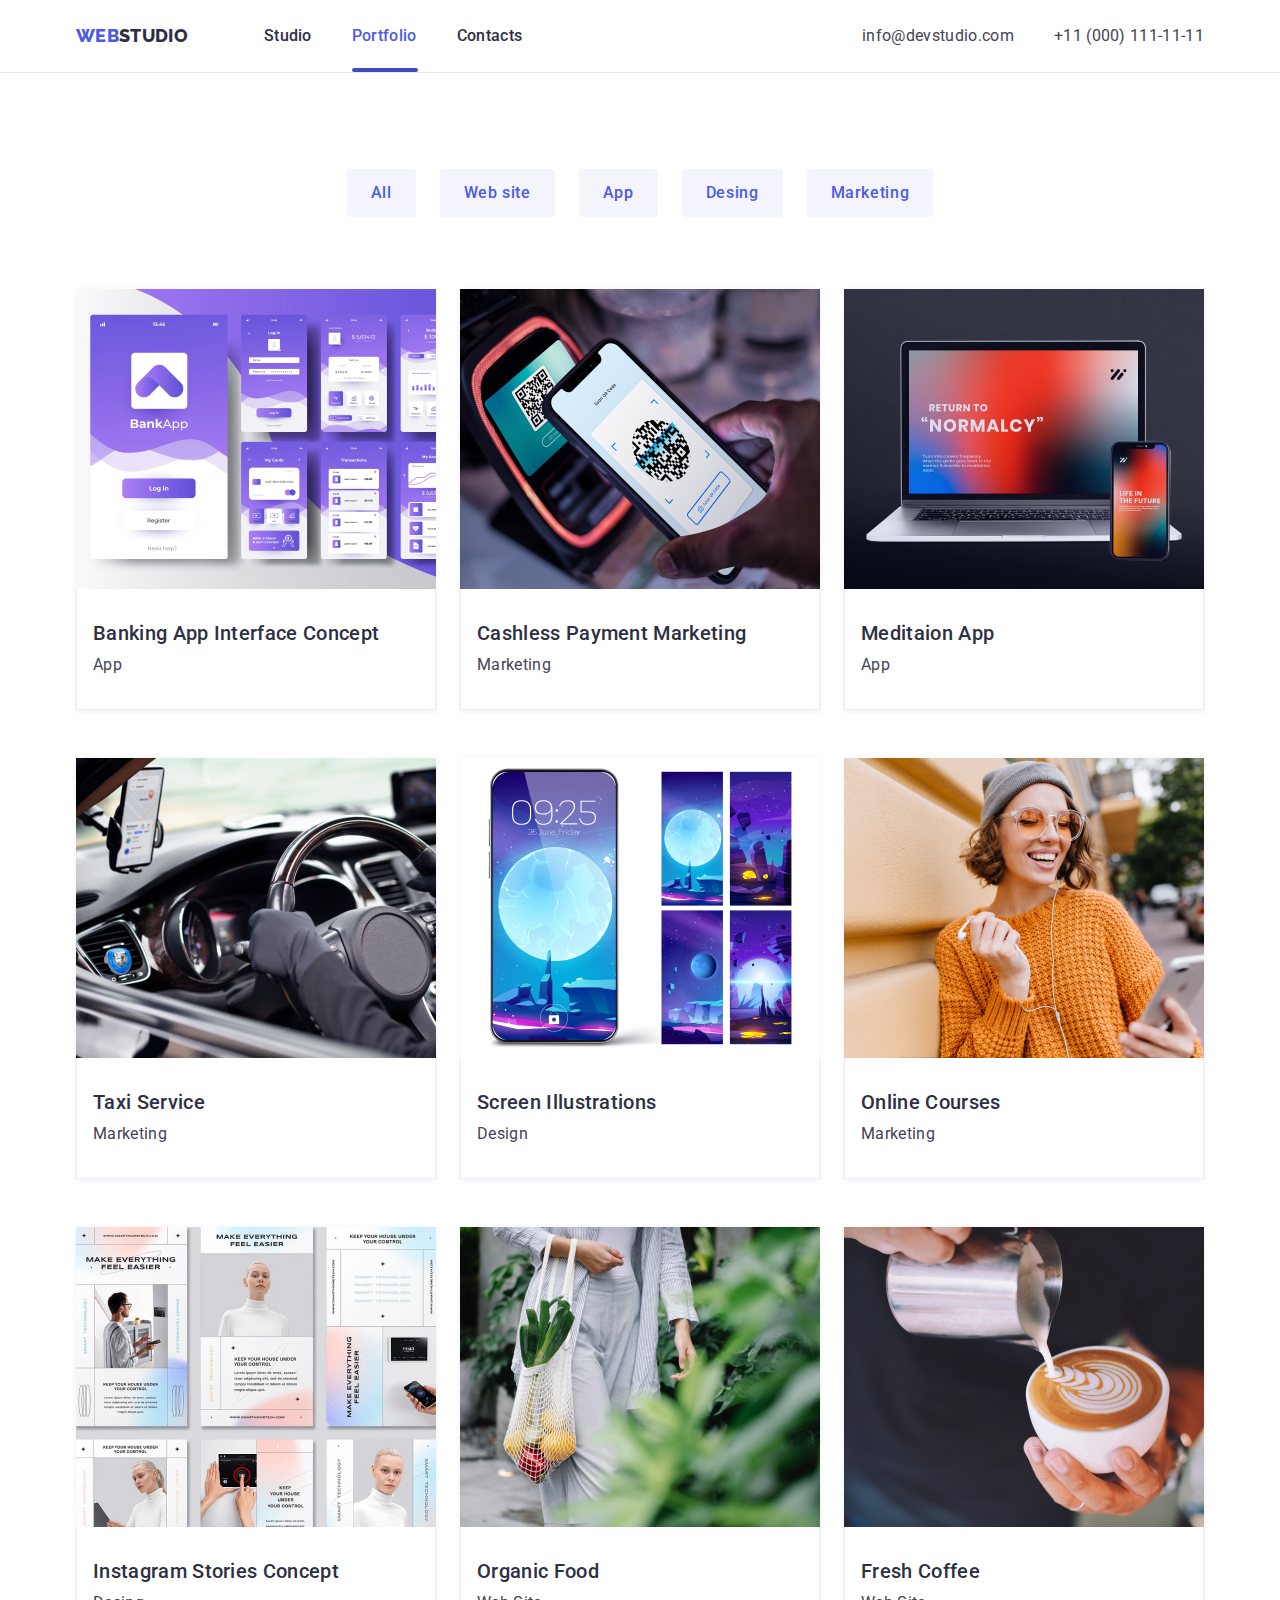
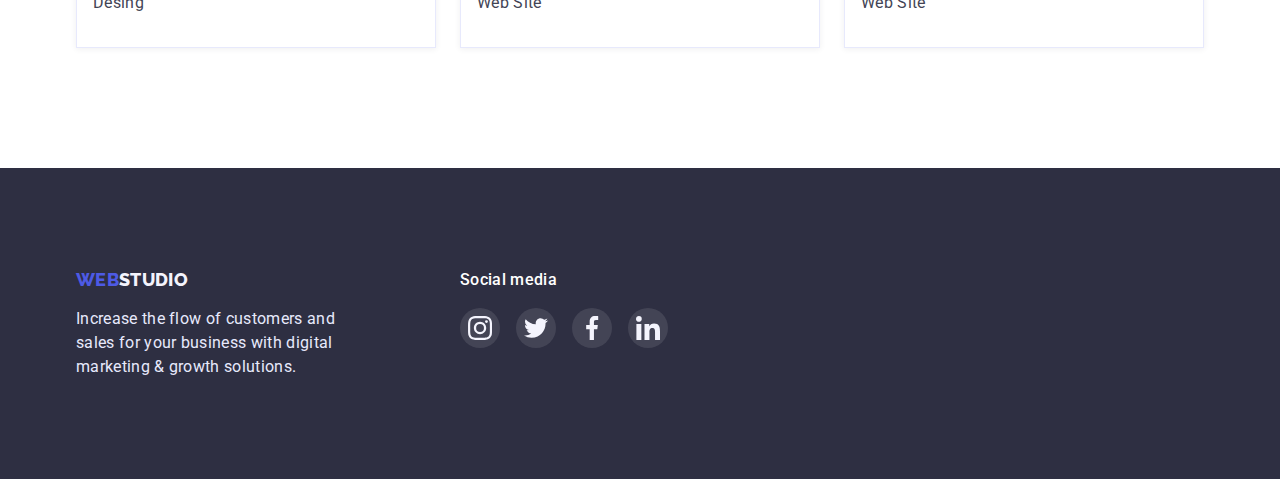
==== portfolio.html @ debbc3f7 "Initial commit" ====
<!DOCTYPE html>
<html lang="en">
  <head>
    <meta charset="UTF-8" />
    <meta http-equiv="X-UA-Compatible" content="IE=edge" />
    <meta name="viewport" content="width=device-width, initial-scale=1.0" />
    <title>homework-2</title>
    <!-- fonts -->
    <link
      href="https://fonts.googleapis.com/css2?family=Raleway:wght@800&family=Roboto:wght@400;500;700&display=swap"
      rel="stylesheet"
    />
    <!-- modern normalize -->
    <link
      rel="stylesheet"
      href="https://cdn.jsdelivr.net/npm/modern-normalize@1.1.0/modern-normalize.min.css"
    />
    <!-- custom styles -->
    <link rel="stylesheet" href="./css/styles.css" />
  </head>
  <body>
    <!-- header section -->
    <header class="page-header">
      <div class="header-container container">
        <a class="logo-link link" href="index.html">WEB<span class="logo-text">STUDIO</span></a>
        <nav class="page-nav">
          <ul class="menu">
            <li class="menu-item">
              <a class="menu-link link" href="index.html">Studio</a>
            </li>
            <li class="menu-item">
              <a class="menu-link link current current-partfolio" href="portfolio.html"
                >Portfolio</a
              >
            </li>
            <li class="menu-item">
              <a class="menu-link link" href="">Contacts</a>
            </li>
          </ul>
        </nav>
        <ul class="list-contacts item">
          <li><a class="contacts link" href="mailto:info@devstudio.com">info@devstudio.com</a></li>
          <li><a class="contacts link" href="tel:+110001111111">+11 (000) 111-11-11</a></li>
        </ul>
      </div>
    </header>
    <main>
      <!-- gallery section -->
      <section class="list-section">
        <div class="container">
          <h1 class="not-vis">Gallery</h1>
          <ul class="item-btn">
            <li><button class="btn-nav" type="button">All</button></li>
            <li><button class="btn-nav" type="button">Web site</button></li>
            <li><button class="btn-nav" type="button">App</button></li>
            <li><button class="btn-nav" type="button">Desing</button></li>
            <li><button class="btn-nav" type="button">Marketing</button></li>
          </ul>
          <ul class="gallery-list">
            <li class="gallery-photo">
              <a href="" class="gallery-link link">
                <div class="photo-animation">
                  <img class="img-list" src="./images/hw-02-gallery-section/img-1.jpg" alt="Banking
                  App Interface Concept" width: 360px; height: 300px; />
                  <p class="txt-overlay">
                    14 Stylish and User-Friendly App Design Concepts · Task Manager App · Calorie
                    Tracker App · Exotic Fruit Ecommerce App · Cloud Storage App
                  </p>
                </div>
                <div class="brd-photo">
                  <h2 class="subtitle-description">Banking App Interface Concept</h2>
                  <p class="text-description">App</p>
                </div>
              </a>
            </li>

            <li class="gallery-photo">
              <a href="" class="gallery-link link">
                <div class="photo-animation">
                  <img
                    class="img-list"
                    src="./images/hw-02-gallery-section/img-2.jpg"
                    alt="Cashless
              Payment Marketing"
                    width="360"
                    ;
                    height="300"
                  />
                  <p class="txt-overlay">
                    14 Stylish and User-Friendly App Design Concepts · Task Manager App · Calorie
                    Tracker App · Exotic Fruit Ecommerce App · Cloud Storage App
                  </p>
                </div>
                <div class="brd-photo">
                  <h2 class="subtitle-description">Cashless Payment Marketing</h2>
                  <p class="text-description">Marketing</p>
                </div>
              </a>
            </li>
            <li class="gallery-photo">
              <a href="" class="gallery-link link">
                <div class="photo-animation">
                  <img class="img-list" src="./images/hw-02-gallery-section/img-3.jpg"
                  alt="Meditaion App" width: 360px; height: 300px; />
                  <p class="txt-overlay">
                    14 Stylish and User-Friendly App Design Concepts · Task Manager App · Calorie
                    Tracker App · Exotic Fruit Ecommerce App · Cloud Storage App
                  </p>
                </div>
                <div class="brd-photo">
                  <h2 class="subtitle-description">Meditaion App</h2>
                  <p class="text-description">App</p>
                </div>
              </a>
            </li>

            <li class="gallery-photo">
              <a href="" class="gallery-link link">
                <div class="photo-animation">
                  <img class="img-list" src="./images/hw-02-gallery-section/img-4.jpg" alt="Taxi
                  Service" width: 360px; height: 300px; />
                  <p class="txt-overlay">
                    14 Stylish and User-Friendly App Design Concepts · Task Manager App · Calorie
                    Tracker App · Exotic Fruit Ecommerce App · Cloud Storage App
                  </p>
                </div>
                <div class="brd-photo">
                  <h2 class="subtitle-description">Taxi Service</h2>
                  <p class="text-description">Marketing</p>
                </div>
              </a>
            </li>

            <li class="gallery-photo">
              <a href="" class="gallery-link link">
                <div class="photo-animation">
                  <img class="img-list" src="./images/hw-02-gallery-section/img-5.jpg" alt="Screen
                  Illustrations" width: 360px; height: 300px; />
                  <p class="txt-overlay">
                    14 Stylish and User-Friendly App Design Concepts · Task Manager App · Calorie
                    Tracker App · Exotic Fruit Ecommerce App · Cloud Storage App
                  </p>
                </div>
                <div class="brd-photo">
                  <h2 class="subtitle-description">Screen Illustrations</h2>
                  <p class="text-description">Design</p>
                </div>
              </a>
            </li>

            <li class="gallery-photo">
              <a href="" class="gallery-link link">
                <div class="photo-animation">
                  <img class="img-list" src="./images/hw-02-gallery-section/img-6.jpg" alt="Online
                  Courses" width: 360px; height: 300px; />
                  <p class="txt-overlay">
                    14 Stylish and User-Friendly App Design Concepts · Task Manager App · Calorie
                    Tracker App · Exotic Fruit Ecommerce App · Cloud Storage App
                  </p>
                </div>
                <div class="brd-photo">
                  <h2 class="subtitle-description">Online Courses</h2>
                  <p class="text-description">Marketing</p>
                </div>
              </a>
            </li>

            <li class="gallery-photo">
              <a href="" class="gallery-link link">
                <div class="photo-animation">
                  <img class="img-list" src="./images/hw-02-gallery-section/img-7.jpg"
                  alt="Instagram Stories Concept" width: 360px; height: 300px; />
                  <p class="txt-overlay">
                    14 Stylish and User-Friendly App Design Concepts · Task Manager App · Calorie
                    Tracker App · Exotic Fruit Ecommerce App · Cloud Storage App
                  </p>
                </div>
                <div class="brd-photo">
                  <h2 class="subtitle-description">Instagram Stories Concept</h2>
                  <p class="text-description">Desing</p>
                </div>
              </a>
            </li>

            <li class="gallery-photo">
              <a href="" class="gallery-link link">
                <div class="photo-animation">
                  <img class="img-list" src="./images/hw-02-gallery-section/img-8.jpg" alt="Organic
                  Food" width: 360px; height: 300px; />
                  <p class="txt-overlay">
                    14 Stylish and User-Friendly App Design Concepts · Task Manager App · Calorie
                    Tracker App · Exotic Fruit Ecommerce App · Cloud Storage App
                  </p>
                </div>
                <div class="brd-photo">
                  <h2 class="subtitle-description">Organic Food</h2>
                  <p class="text-description">Web Site</p>
                </div>
              </a>
            </li>

            <li class="gallery-photo">
              <a href="" class="gallery-link link">
                <div class="photo-animation">
                  <img class="img-list" src="./images/hw-02-gallery-section/img-9.jpg" alt="Fresh
                  Coffee" width: 360px; height: 300px; />
                  <p class="txt-overlay">
                    14 Stylish and User-Friendly App Design Concepts · Task Manager App · Calorie
                    Tracker App · Exotic Fruit Ecommerce App · Cloud Storage App
                  </p>
                </div>
                <div class="brd-photo">
                  <h2 class="subtitle-description">Fresh Coffee</h2>
                  <p class="text-description">Web Site</p>
                </div>
              </a>
            </li>
          </ul>
        </div>
      </section>
    </main>
    <!-- footer section -->
    <footer class="footer">
      <div class="container footer-list">
        <div class="footer-left-part">
          <a class="logo-link link" href="index.html">WEB<span class="logo-white">STUDIO</span></a>
          <p class="footer-text">
            Increase the flow of customers and sales for your business with digital marketing &
            growth solutions.
          </p>
        </div>
        <div class="footer-right-part">
          <p class="footer-txt-media">Social media</p>
          <ul class="footer-social-icons">
            <li class="footer-icons-list">
              <a href="" class="footer-icons-link">
                <svg class="footer-social-elements" width="24" height="24">
                  <use href="./images/icons.svg.svg#icon-instagram"></use>
                </svg>
              </a>
            </li>
            <li class="footer-icons-list">
              <a href="" class="footer-icons-link">
                <svg class="footer-social-elements" width="24" height="24">
                  <use href="./images/icons.svg.svg#icon-twitter"></use>
                </svg>
              </a>
            </li>
            <li class="footer-icons-list">
              <a href="" class="footer-icons-link">
                <svg class="footer-social-elements" width="24" height="24">
                  <use href="./images/icons.svg.svg#icon-facebook"></use>
                </svg>
              </a>
            </li>
            <li class="footer-icons-list">
              <a href="" class="footer-icons-link">
                <svg class="footer-social-elements" width="24" height="24">
                  <use href="./images/icons.svg.svg#icon-linkedin"></use>
                </svg>
              </a>
            </li>
          </ul>
        </div>
      </div>
    </footer>
  </body>
</html>
---- css/styles.css ----
:root {
  /* Text colors */
  --iris-txt-cl: #4d5ae5;
  --black-txt-cl: #2e2f42;
  --slate-txt-cl: #434455;
  --white-txt-cl: #ffffff;
  --corn-txt-cl: #e7e9fc;

  /* Background colors */
  --black-bg-cl: #2e2f42;
  --light-bg-cl: #f4f4fd;
  --white-bg-cl: #ffffff;
  --iris-bg-cl: #4d5ae5;

  /* Other colors */
  --ocean-cl: #404bbf;

  /* Fonts */
  --font-logo: 'Raleway', sans-serif;
  --font-main: 'Roboto', sans-serif;
}

*,
*::before,
*::after {
  box-sizing: border-box;
}

h1,
h2,
h3,
h4,
h5,
h6,
p {
  margin: 0;
}
img {
  display: block;
  max-width: 100%;
  height: auto;
}
button {
  display: block;
  cursor: pointer;
  border: none;
  border-radius: 4px;
}
ul,
ol {
  list-style: none;
  padding-left: 0;
  margin: 0;
}

body {
  font-family: var(--font-main);
  font-size: 16px;
  letter-spacing: 0.02em;
  color: var(--black-txt-cl);
  background-color: var(--white-bg-cl);
}

.link {
  text-decoration: none;
}

.container {
  width: 1158px;
  padding-left: 15px;
  padding-right: 15px;
  margin: 0 auto;
}

.page-header {
  border-bottom: 1px solid #e7e9fc;
}

.logo-link {
  font-family: var(--font-logo);
  font-weight: 800;
  margin-right: 76px;
  font-size: 18px;
  line-height: 1.3;
  color: var(--iris-txt-cl);
  transition: color 250ms cubic-bezier(0.4, 0, 0.2, 1);
}

.logo-text {
  color: var(--black-txt-cl);
  transition: color 250ms cubic-bezier(0.4, 0, 0.2, 1);
}

.logo-link .logo-text:hover,
.logo-link .logo-text:focus {
  color: var(--iris-txt-cl);
}

.menu {
  position: relative;
  display: flex;
  gap: 40px;
  align-items: center;
}

.menu-link {
  display: block;
  font-weight: 500;
  line-height: 1.5;
  padding-top: 24px;
  padding-bottom: 24px;
  color: var(--black-txt-cl);
  transition: color 250ms cubic-bezier(0.4, 0, 0.2, 1);
}

.current-studio::after {
  position: absolute;
  content: '';
  bottom: 0;
  display: block;
  width: 48px;
  height: 4px;
  background: #404bbf;
  border-radius: 2px;
}

.current {
  color: var(--iris-bg-cl);
}

.menu-link:hover,
.menu-link:focus {
  color: #404bbf;
}

.list-contacts {
  display: flex;
  gap: 40px;
  margin-left: auto;
}

.contacts {
  color: var(--slate-txt-cl);
  transition: color 250ms cubic-bezier(0.4, 0, 0.2, 1);
}

.contacts:hover,
.contacts:focus {
  color: #404bbf;
}

.header-container {
  display: flex;
  align-items: center;
}

.hero {
  background-image: linear-gradient(rgba(46, 47, 66, 0.7), rgba(46, 47, 66, 0.7)),
    url('../images/hero-section/img-1.jpg');
  background-size: cover;
  background-color: var(--black-bg-cl);
  padding: 188px 0;
  max-width: 1440px;
  height: 600px;
  margin: 0 auto;
  background-repeat: no-repeat;
}

.hero-title {
  font-weight: 700;
  font-size: 56px;
  line-height: calc(60 / 56);
  letter-spacing: 0.02em;
  max-width: 498px;
  margin: 0 auto;
  margin-bottom: 48px;
  color: var(--white-txt-cl);
}

.hero-btn {
  font-family: var(--font-main);
  font-weight: 500;
  font-size: 16px;
  line-height: calc(24 / 16);
  letter-spacing: 0.04em;
  padding: 16px 32px;
  margin: 0 auto;
  color: var(--white-txt-cl);
  background: var(--iris-txt-cl);
  box-shadow: 0px 4px 4px rgba(0, 0, 0, 0.15);
  border-radius: 4px;
  cursor: pointer;
  transition: background-color 250ms cubic-bezier(0.4, 0, 0.2, 1);
}

.hero-btn:hover,
.hero-btn:focus {
  background-color: var(--ocean-cl);
}

/* not see */

.not-vis {
  position: absolute;
  width: 1px;
  height: 1px;
  margin: -1px;
  border: 0;
  padding: 0;
  white-space: nowrap;
  clip-path: inset(100%);
  clip: rect(0 0 0 0);
  overflow: hidden;
}

.future-item {
  display: flex;
  gap: 24px;
}

.future-list {
  max-width: 264px;
}

.future-icons-link {
  display: flex;
  justify-content: center;
  align-items: center;
  width: 264px;
  height: 112px;
  border-radius: 4px;
  background: var(--light-bg-cl);
  margin-bottom: 8px;
  gap: 24px;
}

.subtitle-content {
  font-weight: 500;
  font-size: 20px;
  line-height: calc(24 / 20);
  letter-spacing: 0.02em;
  margin-bottom: 8px;
  color: var(--black-txt-cl);
}

.section {
  padding: 120px 0;
}

.about-section {
  padding-bottom: 120px;
}

.img-item {
  display: flex;
  gap: 24px;
}

.text-content {
  line-height: calc(24 / 16);
  color: var(--slate-txt-cl);
}

.team-section {
  background-color: var(--light-bg-cl);
}

.social-icons-list {
  display: flex;
  justify-content: center;
  gap: 24px;
}

.social-elements {
  fill: var(--light-bg-cl);
}

.team-icons-link {
  display: flex;
  width: 40px;
  height: 40px;
  justify-content: center;
  align-items: center;
  border-radius: 50%;
  background-color: var(--iris-bg-cl);
  transition: background-color 250ms cubic-bezier(0.4, 0, 0.2, 1);
}

.team-icons-link:hover,
.team-icons-link:focus {
  background-color: var(--ocean-cl);
}

.team-item {
  display: flex;
  gap: 24px;
}

.title-img {
  font-weight: 700;
  font-size: 36px;
  line-height: calc(40 / 36);
  letter-spacing: 0.02em;
  margin-bottom: 72px;
  text-align: center;
  text-transform: capitalize;
  color: var(--black-txt-cl);
}

.grup-team {
  box-shadow: 0px 1px 6px rgba(46, 47, 66, 0.08), 0px 1px 1px rgba(46, 47, 66, 0.16),
    0px 2px 1px rgba(46, 47, 66, 0.08);
  border-radius: 0px 0px 4px 4px;
  padding: 32px 16px;
  text-align: center;
  background-color: var(--white-bg-cl);
}

.surname {
  font-weight: 500;
  font-size: 20px;
  line-height: calc(24 / 20);
  letter-spacing: 0.02em;
  margin-bottom: 8px;
  color: var(--black-txt-cl);
}

.work {
  line-height: calc(24 / 16);
  color: var(--slate-txt-cl);
  margin-bottom: 8px;
}

.customers-section {
  padding-top: 130px;
  padding-bottom: 120px;
}

.customers-subtitle {
  font-size: 36px;
  line-height: calc(40 / 36);
  text-align: center;
  margin-bottom: 72px;
}

.customers-item {
  display: flex;
  gap: 24px;
}

.customers-link {
  display: flex;
  width: 168px;
  height: 88px;
  justify-content: center;
  align-items: center;
  border: 1px solid currentColor;
  border-radius: 4px;
  color: #8e8f99;
  transition: color 250ms cubic-bezier(0.4, 0, 0.2, 1);
}

.customers-link:hover,
.customers-link:focus {
  color: #404bbf;
}

.customers-icons {
  fill: currentColor;
}

.customers-icons:hover,
.customers-icons:focus {
  fill: var(--ocean-cl);
}

.footer {
  padding: 100px 0;
  background-color: var(--black-bg-cl);
}

.footer-text {
  font-size: 16px;
  line-height: calc(24 / 16);
  letter-spacing: 0.02em;
  margin-top: 16px;
  max-width: 264px;
  color: var(--corn-txt-cl);
}

.footer-txt-media {
  font-family: 'Roboto';
  font-weight: 500;
  font-size: 16px;
  line-height: calc(24 / 16);
  letter-spacing: 0.02em;
  margin-bottom: 16px;

  color: #ffffff;
}

.footer-social-icons {
  display: flex;
  gap: 16px;
}

.footer-icons-link {
  display: flex;
  width: 40px;
  height: 40px;
  justify-content: center;
  align-items: center;
  border-radius: 50%;
  background-color: rgba(255, 255, 255, 0.1);
  transition: color 250ms cubic-bezier(0.4, 0, 0.2, 1),
    background-color 250ms cubic-bezier(0.4, 0, 0.2, 1);
}

.footer-list {
  display: flex;
}

.footer-right-part {
  margin-left: 120px;
}

.footer-social-elements {
  fill: var(--light-bg-cl);
}

.footer-icons-link:hover,
.footer-icons-link:focus {
  background-color: #31d0aa;
}

.logo-white {
  color: var(--light-bg-cl);
  transition: color 250ms cubic-bezier(0.4, 0, 0.2, 1);
}

.current-partfolio::after {
  position: absolute;
  content: '';
  bottom: 0;
  display: block;
  width: 66px;
  height: 4px;
  background: #404bbf;
  border-radius: 2px;
}

.btn-filter {
  font-weight: 500;
  font-size: 16px;
  line-height: calc(24 / 16);
  letter-spacing: 0.04em;
}

.btn-nav {
  font-family: var(--font-main);
  font-size: 16px;
  font-weight: 500;
  line-height: calc(24 / 16);
  letter-spacing: 0.04em;
  color: var(--iris-txt-cl);
  border-radius: 4px;
  background-color: #f4f4fd;
  padding: 12px 24px;
  cursor: pointer;
  transition: color 250ms cubic-bezier(0.4, 0, 0.2, 1),
    background-color 250ms cubic-bezier(0.4, 0, 0.2, 1),
    box-shadow 250ms cubic-bezier(0.4, 0, 0.2, 1);
}

.btn-1:hover,
.btn-1:focus {
  color: var(--ocean-cl);
  background-color: var(--light-bg-cl);
}

.btn-nav:hover,
.btn-nav:focus {
  color: var(--white-txt-cl);
  background-color: var(--ocean-cl);
  box-shadow: 0px 3px 1px rgba(0, 0, 0, 0.1), 0px 2px 1px rgba(0, 0, 0, 0.08),
    0px 2px 2px rgba(0, 0, 0, 0.12);
}

.subtitle-description {
  font-weight: 500;
  font-size: 20px;
  line-height: calc(24 / 20);
  margin-bottom: 8px;
  color: var(--black-txt-cl);
}

.text-description {
  line-height: calc(24 / 16);
  color: var(--slate-txt-cl);
}

.logo-link .logo-white:hover,
.logo-link .logo-white:focus {
  color: var(--iris-txt-cl);
}

.list-section {
  padding-top: 96px;
  padding-bottom: 120px;
}

.item-btn {
  display: flex;
  gap: 24px;
  margin-bottom: 72px;
  justify-content: center;
}

.brd-photo {
  border: 1px solid #e7e9fc;
  border-top: none;
  padding: 32px 16px;
}

.gallery-list {
  display: flex;
  flex-wrap: wrap;
  gap: 48px 24px;
}

.gallery-link {
  display: block;
  box-shadow: 0px 1px 6px rgb(46 47 66 / 8%);
  transition: box-shadow 250ms cubic-bezier(0.4, 0, 0.2, 1);
}

.gallery-link:hover,
.gallery-link:focus {
  box-shadow: 0px 1px 6px rgba(46, 47, 66, 0.08), 0px 1px 1px rgba(46, 47, 66, 0.16),
    0px 2px 1px rgba(46, 47, 66, 0.08);
}

.photo-animation {
  position: relative;
  overflow: hidden;
}

.txt-overlay {
  position: absolute;
  left: 0;
  top: 0;
  font-size: 16px;
  line-height: calc(24 / 16);
  letter-spacing: 0.02em;
  overflow: auto;
  color: #f4f4fd;
  background-color: var(--iris-bg-cl);
  padding-top: 40px;
  padding-left: 32px;
  padding-right: 32px;
  padding-bottom: 164px;
  width: 100%;
  transform: translate(0, 100%);
  transition: transform 250ms cubic-bezier(0.4, 0, 0.2, 1);
}

.gallery-link:hover .txt-overlay,
.gallery-link:focus .txt-overlay {
  transform: translate(0, 0);
}

.backdrop {
  position: fixed;
  top: 0;
  left: 0;
  width: 100%;
  height: 100%;
  background: rgba(46, 47, 66, 0.4);
  transition: opacity 250ms cubic-bezier(0.4, 0, 0.2, 1),
    visibility 250ms cubic-bezier(0.4, 0, 0.2, 1);
}

.backdrop.is-hidden {
  opacity: 0;
  visibility: hidden;
  pointer-events: none;
}

.modal {
  position: absolute;
  width: 408px;
  height: 576px;
  left: 50%;
  top: 50%;
  transform: translateX(-50%) translateY(-50%);
  background: #fcfcfc;
  box-shadow: 0px 1px 1px rgba(0, 0, 0, 0.14), 0px 1px 3px rgba(0, 0, 0, 0.12),
    0px 2px 1px rgba(0, 0, 0, 0.2);
  border-radius: 4px;
  opacity: 1;
}

.modal-btn {
  display: flex;
  align-items: center;
  justify-content: center;
  padding: 8px;

  position: absolute;
  top: 24px;
  right: 24px;
  width: 24px;
  height: 24px;
  padding: 0;
  border-radius: 50%;
  background-color: #e7e9fc;
  border: 1px solid rgba(0, 0, 0, 0.1);
  transition: background-color 250ms cubic-bezier(0.4, 0, 0.2, 1),
    fill 250ms cubic-bezier(0.4, 0, 0.2, 1);
}

.modal-icon-btn {
  position: absolute;
  width: 8px;
  height: 8px;
  fill: currentColor;
}

.modal-btn:hover,
.modal-btn:focus {
  background-color: #404bbf;
}

.modal-btn:hover .modal-icon-btn:hover,
.modal-btn:focus .modal-icon-btn:focus {
  fill: currentColor;
}
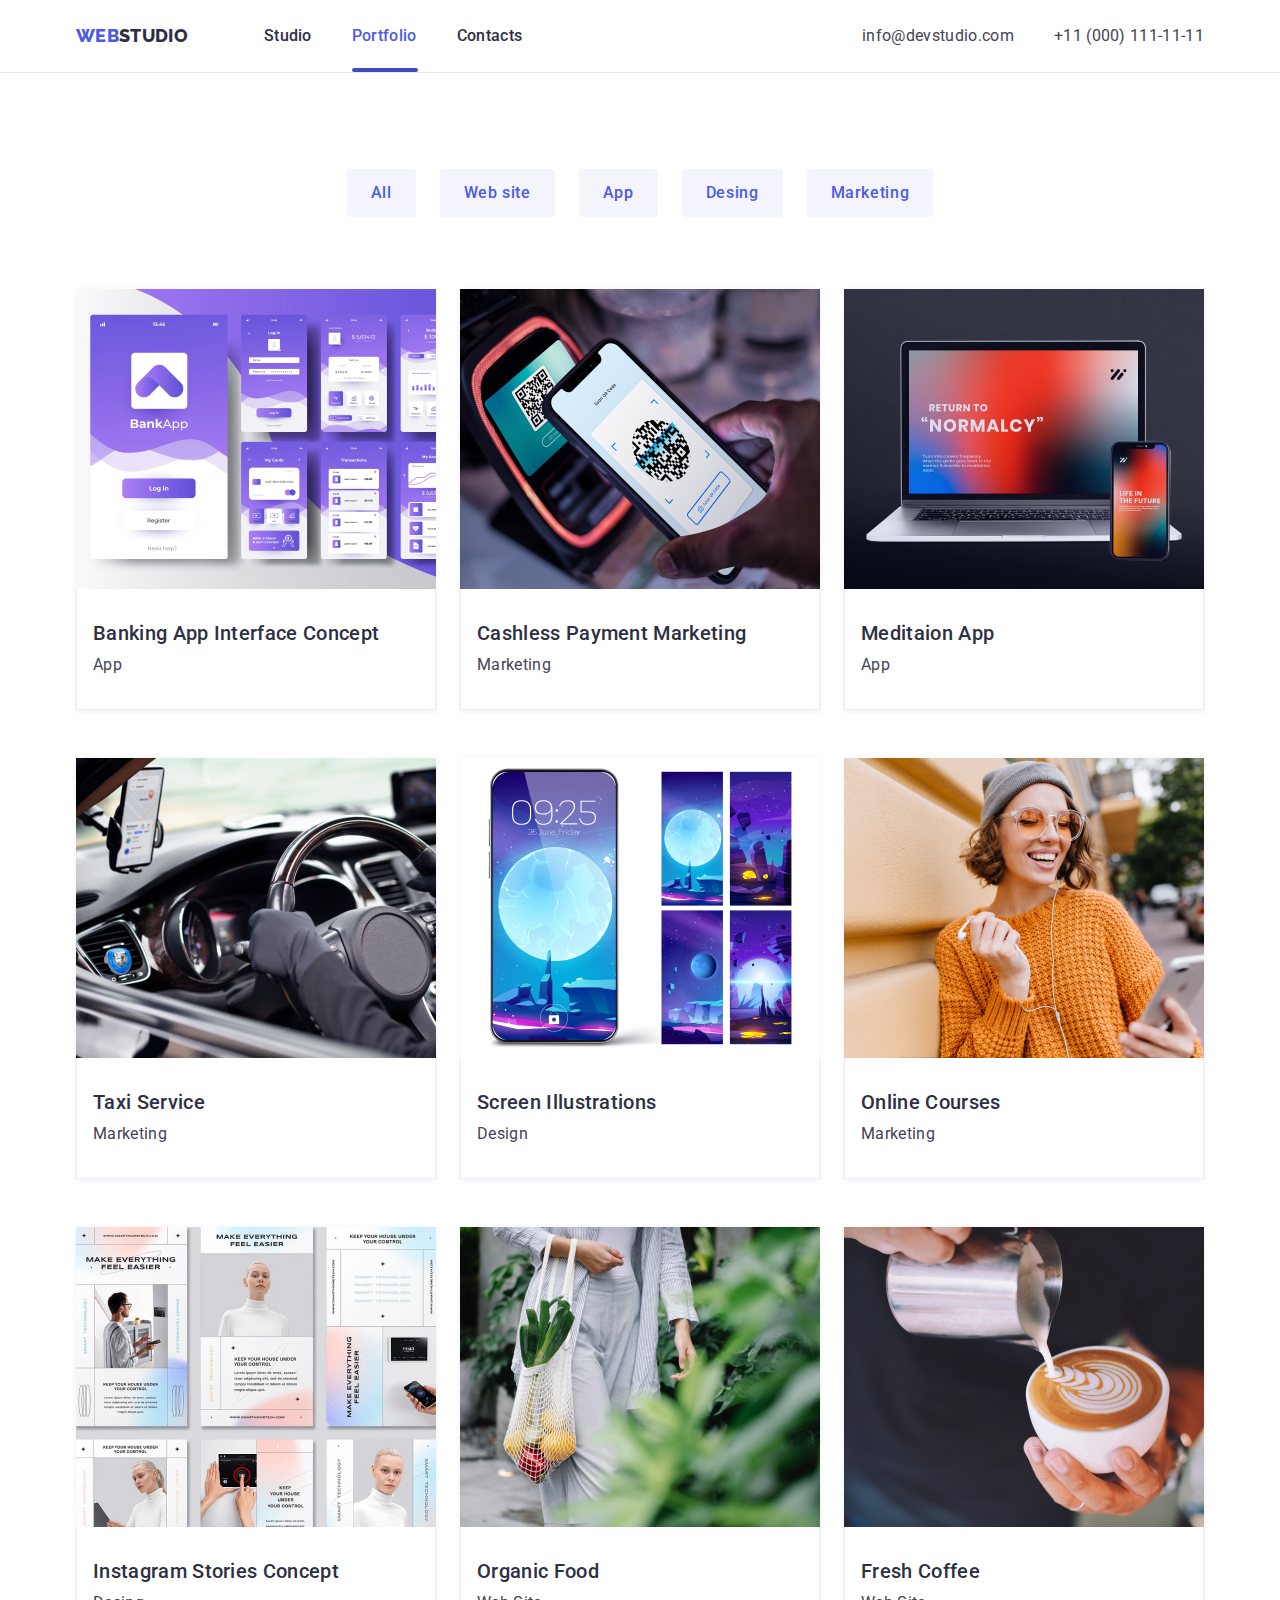
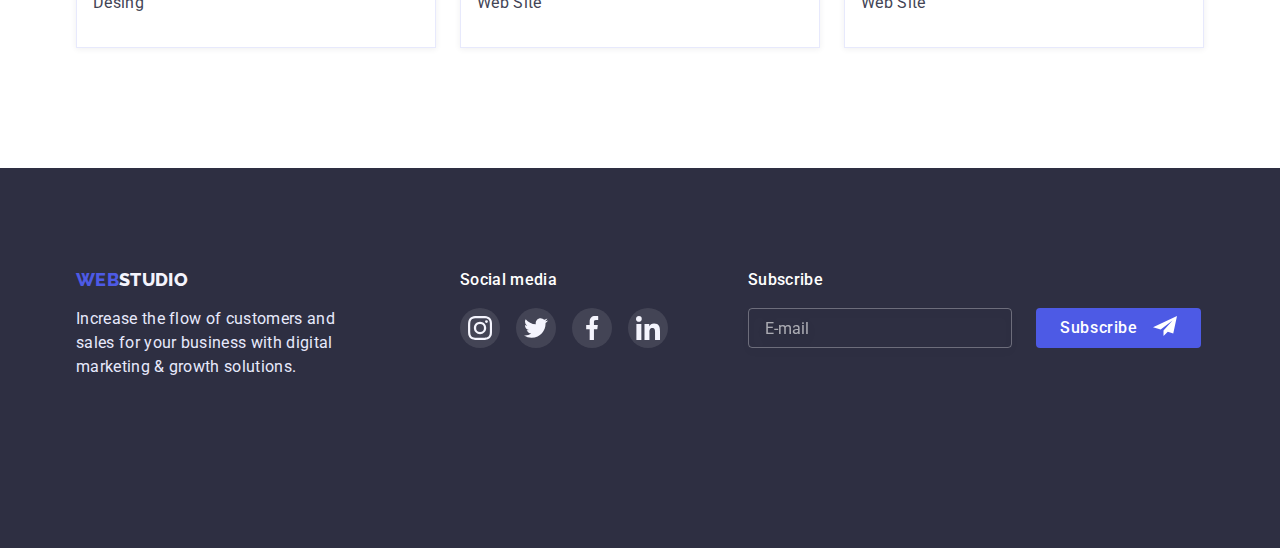
==== commit 6bb0be56: "add forms" ====
--- a/portfolio.html
+++ b/portfolio.html
@@ -262,6 +262,20 @@
             </li>
           </ul>
         </div>
+         <div class="form-footer">
+          <form>
+          <label for="mail"></label>
+            <span class="form-subtitle">Subscribe</span>
+            <div class="form-elements">
+            <input class="footer-input" type="email" name="user-email" placeholder="E-mail" id="mail" />
+          <button class="form-sub-btn" type="submit">
+            <span class="button-txt">Subscribe</span>
+             <svg class="icon-telegram-btn">
+            <use href="./images/icons.svg.svg#telegram"></use>
+          </svg> 
+          </button>
+          </div>
+        </div>
       </div>
     </footer>
   </body>
--- a/css/styles.css
+++ b/css/styles.css
@@ -569,7 +569,234 @@
   transform: translate(0, 0);
 }
 
-.backdrop {
+.form-footer {
+  margin-bottom: 100px;
+  margin-left: 80px;
+}
+
+.form-subtitle {
+  display: block;
+  font-weight: 500;
+  font-size: 16px;
+  line-height: calc(24 / 16);
+  letter-spacing: 0.02em;
+  color: #ffffff;
+}
+
+.footer-input {
+  width: 264px;
+  height: 40px;
+  border: 1px solid rgba(255, 255, 255, 0.3);
+  filter: drop-shadow(0px 4px 4px rgba(0, 0, 0, 0.15));
+  border-radius: 4px;
+  padding-left: 16px;
+  background-color: transparent;
+  color: #ffffff;
+  transition: border-color 250ms cubic-bezier(0.4, 0, 0.2, 1);
+}
+
+.footer-input:focus {
+  outline: none;
+  border: 1px solid #4d5ae5;
+}
+
+.footer-input::placeholder {
+  color: rgba(255, 255, 255, 0.6);
+}
+
+.form-sub-btn {
+  position: relative;
+  width: 165px;
+  height: 40px;
+  font-weight: 500;
+  font-size: 16px;
+  line-height: calc(24 / 16);
+  letter-spacing: 0.04em;
+  padding-left: 24px;
+  padding-top: 8px;
+  padding-bottom: 8px;
+  padding-right: 64px;
+  color: #ffffff;
+  background: #4d5ae5;
+  border-radius: 4px;
+  transition: background-color 250ms cubic-bezier(0.4, 0, 0.2, 1);
+}
+
+.form-sub-btn:hover,
+.form-sub-btn:focus {
+  background-color: var(--ocean-cl);
+}
+
+.icon-telegram-btn {
+  position: absolute;
+  left: 117px;
+  top: 8px;
+}
+
+.form-elements {
+  display: flex;
+  gap: 24px;
+  margin-top: 16px;
+}
+
+.button-txt::after {
+  content: '';
+  background-image: url('../');
+}
+
+.user-form {
+  margin: 72px 24px 24px 24px;
+}
+
+.user-form-txt-title {
+  font-weight: 500;
+  font-size: 16px;
+  line-height: calc(24 / 16);
+  text-align: center;
+  letter-spacing: 0.02em;
+  color: #2e2f42;
+  margin-bottom: 16px;
+}
+
+.form-txt-elements {
+  display: block;
+  font-weight: 400;
+  font-size: 12px;
+  line-height: 16px;
+  letter-spacing: 0.04em;
+  color: #8e8f99;
+  margin-bottom: 4px;
+}
+
+.user-form-input {
+  width: 100%;
+  height: 40px;
+  font-size: 18px;
+  border: 1px solid rgba(33, 33, 33, 0.2);
+  border-radius: 4px;
+  box-sizing: border-box;
+  margin-bottom: 8px;
+  padding-left: 42px;
+  color: #000000;
+  transition: border-color 250ms cubic-bezier(0.4, 0, 0.2, 1);
+}
+
+.user-form-input:focus {
+  outline: none;
+  border: 1px solid #4d5ae5;
+}
+
+.input-position {
+  position: relative;
+}
+
+.person-icon-svg {
+  position: absolute;
+  left: 16px;
+  top: 11px;
+}
+
+.phone-icon-svg {
+  position: absolute;
+  top: 13px;
+  left: 16px;
+}
+
+.massage-icon-svg {
+  position: absolute;
+  top: 14px;
+  left: 17.5px;
+}
+
+.comments-input {
+  display: block;
+  width: 100%;
+  height: 120px;
+  border: 1px solid rgba(33, 33, 33, 0.2);
+  border-radius: 4px;
+  box-sizing: border-box;
+  margin-bottom: 8px;
+  color: #000000;
+  resize: none;
+  padding-top: 8px;
+  padding-left: 16px;
+  transition: border-color 250ms cubic-bezier(0.4, 0, 0.2, 1);
+}
+
+.comments-input:focus {
+  outline: none;
+  border: 1px solid #4d5ae5;
+}
+
+.comments-input::placeholder {
+  font-weight: 400;
+  font-size: 12px;
+  line-height: 16px;
+  letter-spacing: 0.04em;
+  color: rgba(117, 117, 117, 0.5);
+}
+
+.form-accept-user-txt {
+  display: inline-block;
+  font-weight: 400;
+  font-size: 12px;
+  line-height: calc(16 / 12);
+  letter-spacing: 0.04em;
+  color: #757575;
+}
+
+.form-send-btn {
+  font-weight: 500;
+  font-size: 16px;
+  line-height: 24px;
+  letter-spacing: 0.04em;
+  color: #ffffff;
+  width: 169px;
+  height: 56px;
+  background-color: #4d5ae5;
+  box-shadow: 0px 4px 4px rgba(0, 0, 0, 0.15);
+  border-radius: 4px;
+  margin-left: auto;
+  margin-right: auto;
+  margin-top: 24px;
+  transition: background-color 250ms cubic-bezier(0.4, 0, 0.2, 1);
+}
+
+.form-send-btn:hover,
+.form-send-btn:focus {
+  background-color: var(--ocean-cl);
+}
+
+.form-argeement {
+  display: flex;
+  align-items: center;
+  justify-content: center;
+  gap: 8px;
+}
+
+.link-argeement {
+  color: #4d5ae5;
+}
+
+.checkbox-check {
+  appearance: none;
+  width: 16px;
+  height: 16px;
+  border: 1.25px solid #2e2f42;
+  border-radius: 2px;
+  background-image: url("data:image/svg+xml,%3Csvg id='icon-checkmark' xmlns='http://www.w3.org/2000/svg' width='10' height='8' fill='none'%3E%3Cpath fill='%23F4F4FD' d='M8.446.255A.917.917 0 0 1 10 .901a.928.928 0 0 1-.242.649L4.864 7.704a.92.92 0 0 1-1.019.229.92.92 0 0 1-.306-.204L.293 4.466a.925.925 0 0 1-.226-1.024.925.925 0 0 1 .87-.578.916.916 0 0 1 .656.294L4.162 5.74 8.422.282a.329.329 0 0 1 .025-.027h-.001Z'/%3E%3C/svg%3E");
+  background-repeat: no-repeat;
+  background-position: center;
+
+  transition: background-color 250ms cubic-bezier(0.4, 0, 0.2, 1);
+}
+
+.checkbox-check:checked {
+  background-color: #404bbf;
+  border-color: #404bbf;
+}
+
+.form-argeement .backdrop {
   position: fixed;
   top: 0;
   left: 0;
@@ -605,7 +832,6 @@
   align-items: center;
   justify-content: center;
   padding: 8px;
-
   position: absolute;
   top: 24px;
   right: 24px;
@@ -633,5 +859,5 @@
 
 .modal-btn:hover .modal-icon-btn:hover,
 .modal-btn:focus .modal-icon-btn:focus {
-  fill: currentColor;
-}
+  fill: #ffffff;
+}
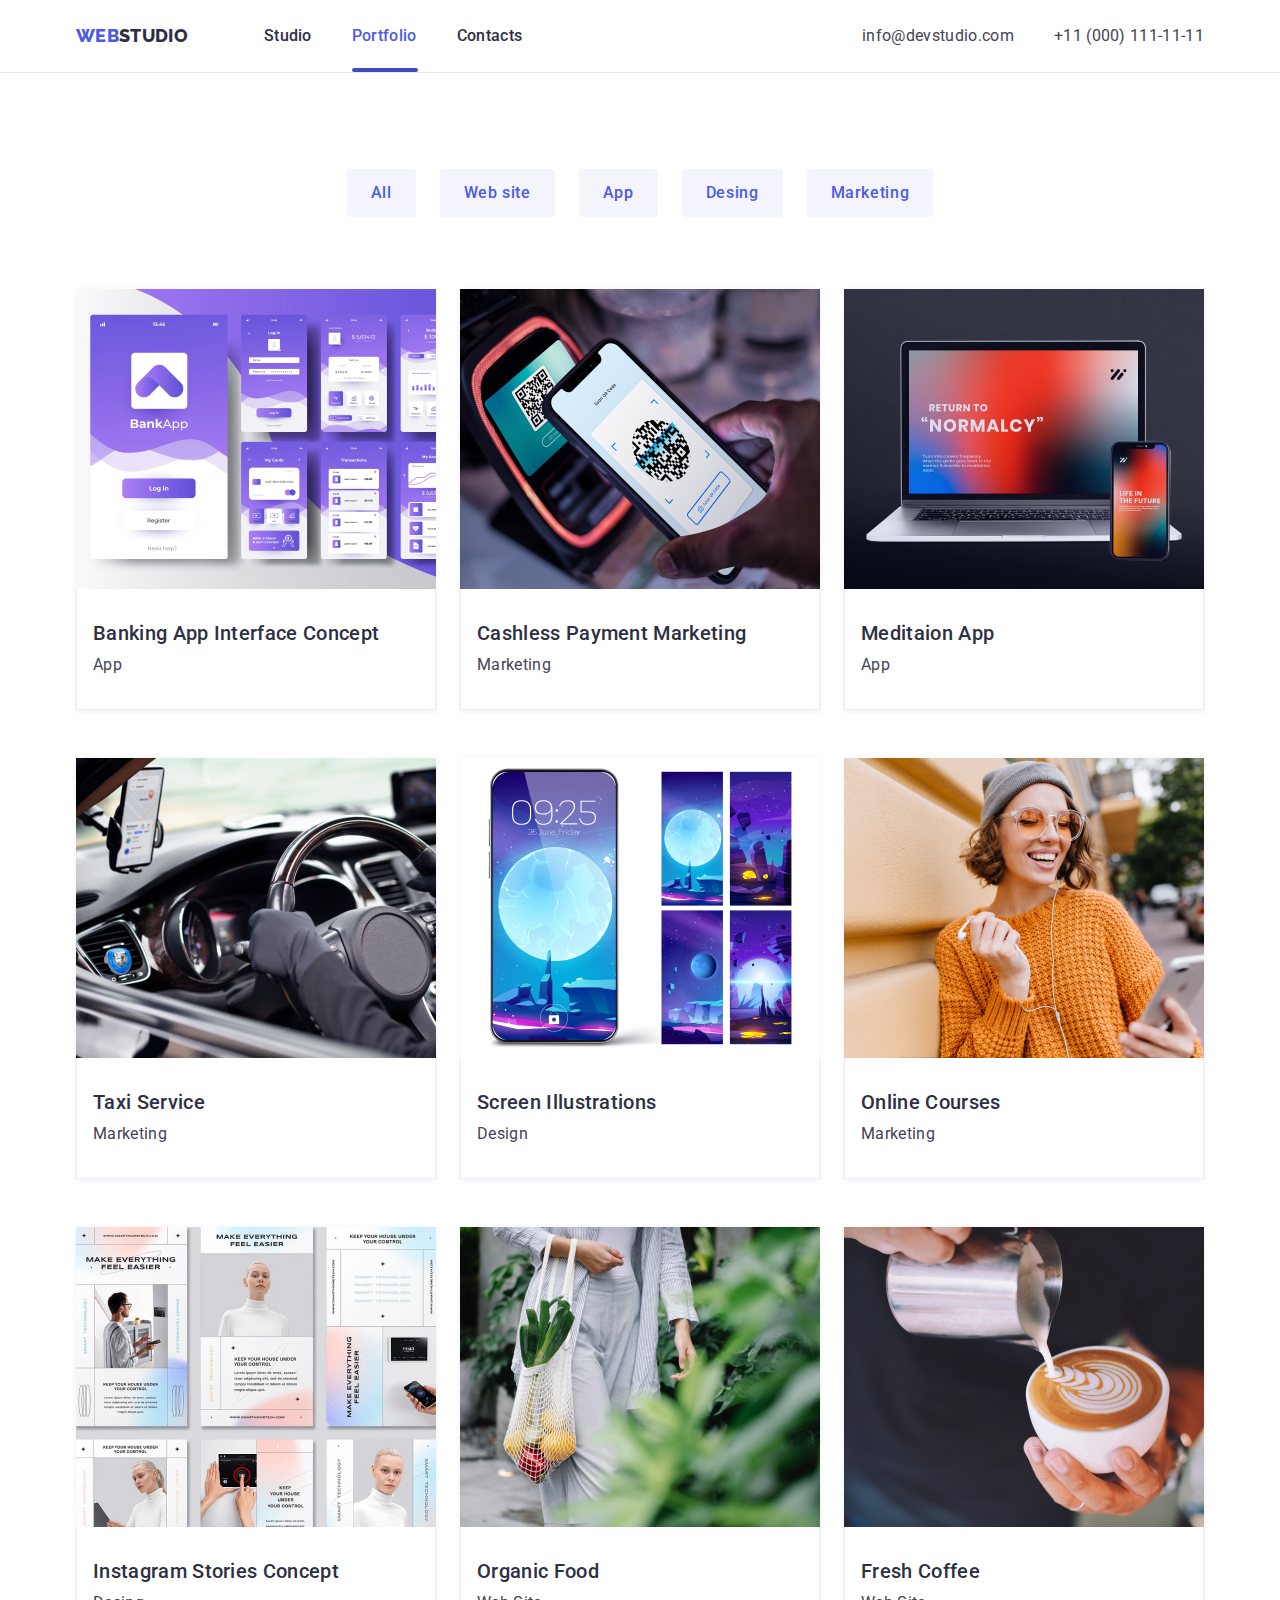
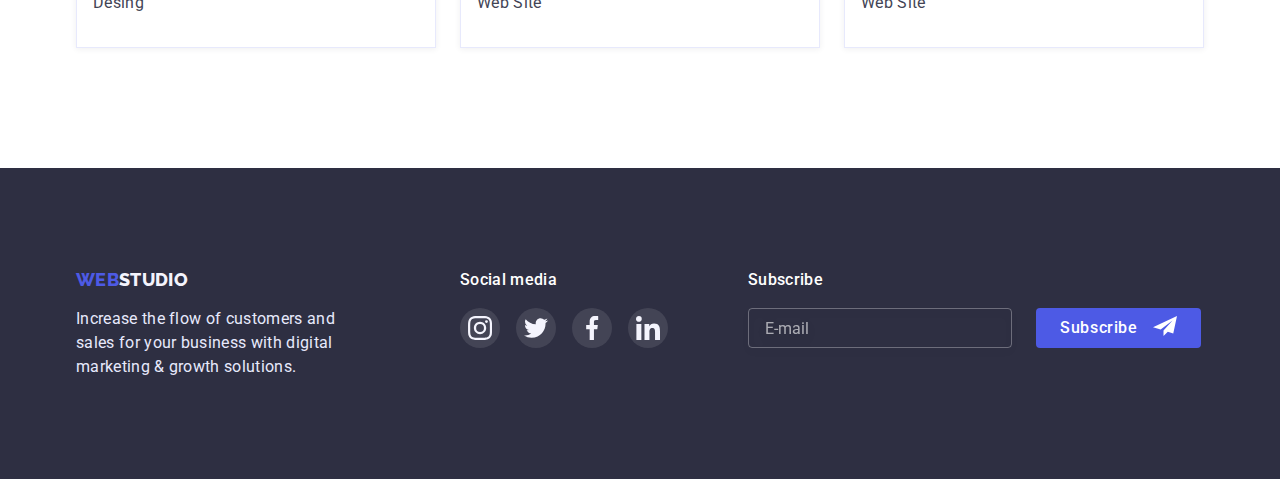
==== commit 58bec067: "add form" ====
--- a/portfolio.html
+++ b/portfolio.html
@@ -60,8 +60,14 @@
             <li class="gallery-photo">
               <a href="" class="gallery-link link">
                 <div class="photo-animation">
-                  <img class="img-list" src="./images/hw-02-gallery-section/img-1.jpg" alt="Banking
-                  App Interface Concept" width: 360px; height: 300px; />
+                  <img
+                    class="img-list"
+                    src="./images/hw-02-gallery-section/img-1.jpg"
+                    alt="Banking
+                  App Interface Concept"
+                    width="360"
+                    height="300"
+                  />
                   <p class="txt-overlay">
                     14 Stylish and User-Friendly App Design Concepts · Task Manager App · Calorie
                     Tracker App · Exotic Fruit Ecommerce App · Cloud Storage App
@@ -83,7 +89,6 @@
                     alt="Cashless
               Payment Marketing"
                     width="360"
-                    ;
                     height="300"
                   />
                   <p class="txt-overlay">
@@ -100,8 +105,13 @@
             <li class="gallery-photo">
               <a href="" class="gallery-link link">
                 <div class="photo-animation">
-                  <img class="img-list" src="./images/hw-02-gallery-section/img-3.jpg"
-                  alt="Meditaion App" width: 360px; height: 300px; />
+                  <img
+                    class="img-list"
+                    src="./images/hw-02-gallery-section/img-3.jpg"
+                    alt="Meditaion App"
+                    width="360"
+                    height="300"
+                  />
                   <p class="txt-overlay">
                     14 Stylish and User-Friendly App Design Concepts · Task Manager App · Calorie
                     Tracker App · Exotic Fruit Ecommerce App · Cloud Storage App
@@ -117,8 +127,14 @@
             <li class="gallery-photo">
               <a href="" class="gallery-link link">
                 <div class="photo-animation">
-                  <img class="img-list" src="./images/hw-02-gallery-section/img-4.jpg" alt="Taxi
-                  Service" width: 360px; height: 300px; />
+                  <img
+                    class="img-list"
+                    src="./images/hw-02-gallery-section/img-4.jpg"
+                    alt="Taxi
+                  Service"
+                    width="360"
+                    height="300"
+                  />
                   <p class="txt-overlay">
                     14 Stylish and User-Friendly App Design Concepts · Task Manager App · Calorie
                     Tracker App · Exotic Fruit Ecommerce App · Cloud Storage App
@@ -134,8 +150,14 @@
             <li class="gallery-photo">
               <a href="" class="gallery-link link">
                 <div class="photo-animation">
-                  <img class="img-list" src="./images/hw-02-gallery-section/img-5.jpg" alt="Screen
-                  Illustrations" width: 360px; height: 300px; />
+                  <img
+                    class="img-list"
+                    src="./images/hw-02-gallery-section/img-5.jpg"
+                    alt="Screen
+                  Illustrations"
+                    width="360"
+                    height="300"
+                  />
                   <p class="txt-overlay">
                     14 Stylish and User-Friendly App Design Concepts · Task Manager App · Calorie
                     Tracker App · Exotic Fruit Ecommerce App · Cloud Storage App
@@ -151,8 +173,14 @@
             <li class="gallery-photo">
               <a href="" class="gallery-link link">
                 <div class="photo-animation">
-                  <img class="img-list" src="./images/hw-02-gallery-section/img-6.jpg" alt="Online
-                  Courses" width: 360px; height: 300px; />
+                  <img
+                    class="img-list"
+                    src="./images/hw-02-gallery-section/img-6.jpg"
+                    alt="Online
+                  Courses"
+                    width="360"
+                    height="300"
+                  />
                   <p class="txt-overlay">
                     14 Stylish and User-Friendly App Design Concepts · Task Manager App · Calorie
                     Tracker App · Exotic Fruit Ecommerce App · Cloud Storage App
@@ -168,8 +196,13 @@
             <li class="gallery-photo">
               <a href="" class="gallery-link link">
                 <div class="photo-animation">
-                  <img class="img-list" src="./images/hw-02-gallery-section/img-7.jpg"
-                  alt="Instagram Stories Concept" width: 360px; height: 300px; />
+                  <img
+                    class="img-list"
+                    src="./images/hw-02-gallery-section/img-7.jpg"
+                    alt="Instagram Stories Concept"
+                    width="360"
+                    height="300"
+                  />
                   <p class="txt-overlay">
                     14 Stylish and User-Friendly App Design Concepts · Task Manager App · Calorie
                     Tracker App · Exotic Fruit Ecommerce App · Cloud Storage App
@@ -185,8 +218,14 @@
             <li class="gallery-photo">
               <a href="" class="gallery-link link">
                 <div class="photo-animation">
-                  <img class="img-list" src="./images/hw-02-gallery-section/img-8.jpg" alt="Organic
-                  Food" width: 360px; height: 300px; />
+                  <img
+                    class="img-list"
+                    src="./images/hw-02-gallery-section/img-8.jpg"
+                    alt="Organic
+                  Food"
+                    width="360"
+                    height="300"
+                  />
                   <p class="txt-overlay">
                     14 Stylish and User-Friendly App Design Concepts · Task Manager App · Calorie
                     Tracker App · Exotic Fruit Ecommerce App · Cloud Storage App
@@ -202,8 +241,14 @@
             <li class="gallery-photo">
               <a href="" class="gallery-link link">
                 <div class="photo-animation">
-                  <img class="img-list" src="./images/hw-02-gallery-section/img-9.jpg" alt="Fresh
-                  Coffee" width: 360px; height: 300px; />
+                  <img
+                    class="img-list"
+                    src="./images/hw-02-gallery-section/img-9.jpg"
+                    alt="Fresh
+                  Coffee"
+                    width="360"
+                    height="300"
+                  />
                   <p class="txt-overlay">
                     14 Stylish and User-Friendly App Design Concepts · Task Manager App · Calorie
                     Tracker App · Exotic Fruit Ecommerce App · Cloud Storage App
@@ -262,19 +307,26 @@
             </li>
           </ul>
         </div>
-         <div class="form-footer">
+        <div class="form-footer">
           <form>
-          <label for="mail"></label>
+            <label for="mail"></label>
             <span class="form-subtitle">Subscribe</span>
             <div class="form-elements">
-            <input class="footer-input" type="email" name="user-email" placeholder="E-mail" id="mail" />
-          <button class="form-sub-btn" type="submit">
-            <span class="button-txt">Subscribe</span>
-             <svg class="icon-telegram-btn">
-            <use href="./images/icons.svg.svg#telegram"></use>
-          </svg> 
-          </button>
-          </div>
+              <input
+                class="footer-input"
+                type="email"
+                name="user-email"
+                placeholder="E-mail"
+                id="mail"
+              />
+              <button class="form-sub-btn" type="submit">
+                <span class="button-txt">Subscribe</span>
+                <svg class="icon-telegram-btn">
+                  <use href="./images/icons.svg.svg#telegram"></use>
+                </svg>
+              </button>
+            </div>
+          </form>
         </div>
       </div>
     </footer>
--- a/css/styles.css
+++ b/css/styles.css
@@ -570,7 +570,6 @@
 }
 
 .form-footer {
-  margin-bottom: 100px;
   margin-left: 80px;
 }
 
@@ -644,10 +643,6 @@
   background-image: url('../');
 }
 
-.user-form {
-  margin: 72px 24px 24px 24px;
-}
-
 .user-form-txt-title {
   font-weight: 500;
   font-size: 16px;
@@ -656,6 +651,11 @@
   letter-spacing: 0.02em;
   color: #2e2f42;
   margin-bottom: 16px;
+}
+
+.label-indent {
+  display: block;
+  margin-bottom: 8px;
 }
 
 .form-txt-elements {
@@ -675,7 +675,6 @@
   border: 1px solid rgba(33, 33, 33, 0.2);
   border-radius: 4px;
   box-sizing: border-box;
-  margin-bottom: 8px;
   padding-left: 42px;
   color: #000000;
   transition: border-color 250ms cubic-bezier(0.4, 0, 0.2, 1);
@@ -694,18 +693,33 @@
   position: absolute;
   left: 16px;
   top: 11px;
+  fill: #2e2f42;
 }
 
 .phone-icon-svg {
   position: absolute;
   top: 13px;
   left: 16px;
+  fill: #2e2f42;
+}
+
+.user-form-input:focus + .person-icon-svg {
+  fill: #4d5ae5;
+}
+
+.user-form-input:focus + .phone-icon-svg {
+  fill: #4d5ae5;
 }
 
 .massage-icon-svg {
   position: absolute;
   top: 14px;
   left: 17.5px;
+  fill: #2e2f42;
+}
+
+.user-form-input:focus + .massage-icon-svg {
+  fill: #4d5ae5;
 }
 
 .comments-input {
@@ -796,7 +810,7 @@
   border-color: #404bbf;
 }
 
-.form-argeement .backdrop {
+.backdrop {
   position: fixed;
   top: 0;
   left: 0;
@@ -825,6 +839,7 @@
     0px 2px 1px rgba(0, 0, 0, 0.2);
   border-radius: 4px;
   opacity: 1;
+  padding: 72px 24px 24px;
 }
 
 .modal-btn {
@@ -839,6 +854,7 @@
   height: 24px;
   padding: 0;
   border-radius: 50%;
+  fill: currentColor;
   background-color: #e7e9fc;
   border: 1px solid rgba(0, 0, 0, 0.1);
   transition: background-color 250ms cubic-bezier(0.4, 0, 0.2, 1),
@@ -849,7 +865,9 @@
   position: absolute;
   width: 8px;
   height: 8px;
-  fill: currentColor;
+  fill: #000000;
+  transition: background-color 250ms cubic-bezier(0.4, 0, 0.2, 1),
+    fill 250ms cubic-bezier(0.4, 0, 0.2, 1);
 }
 
 .modal-btn:hover,
@@ -857,7 +875,12 @@
   background-color: #404bbf;
 }
 
-.modal-btn:hover .modal-icon-btn:hover,
-.modal-btn:focus .modal-icon-btn:focus {
+/* .modal-btn:hover + .modal-icon-btn,
+.modal-btn:focus + .modal-icon-btn {
   fill: #ffffff;
-}
+} */
+
+.modal-icon-btn:hover,
+.modal-icon-btn:focus {
+  fill: #ffffff;
+}
